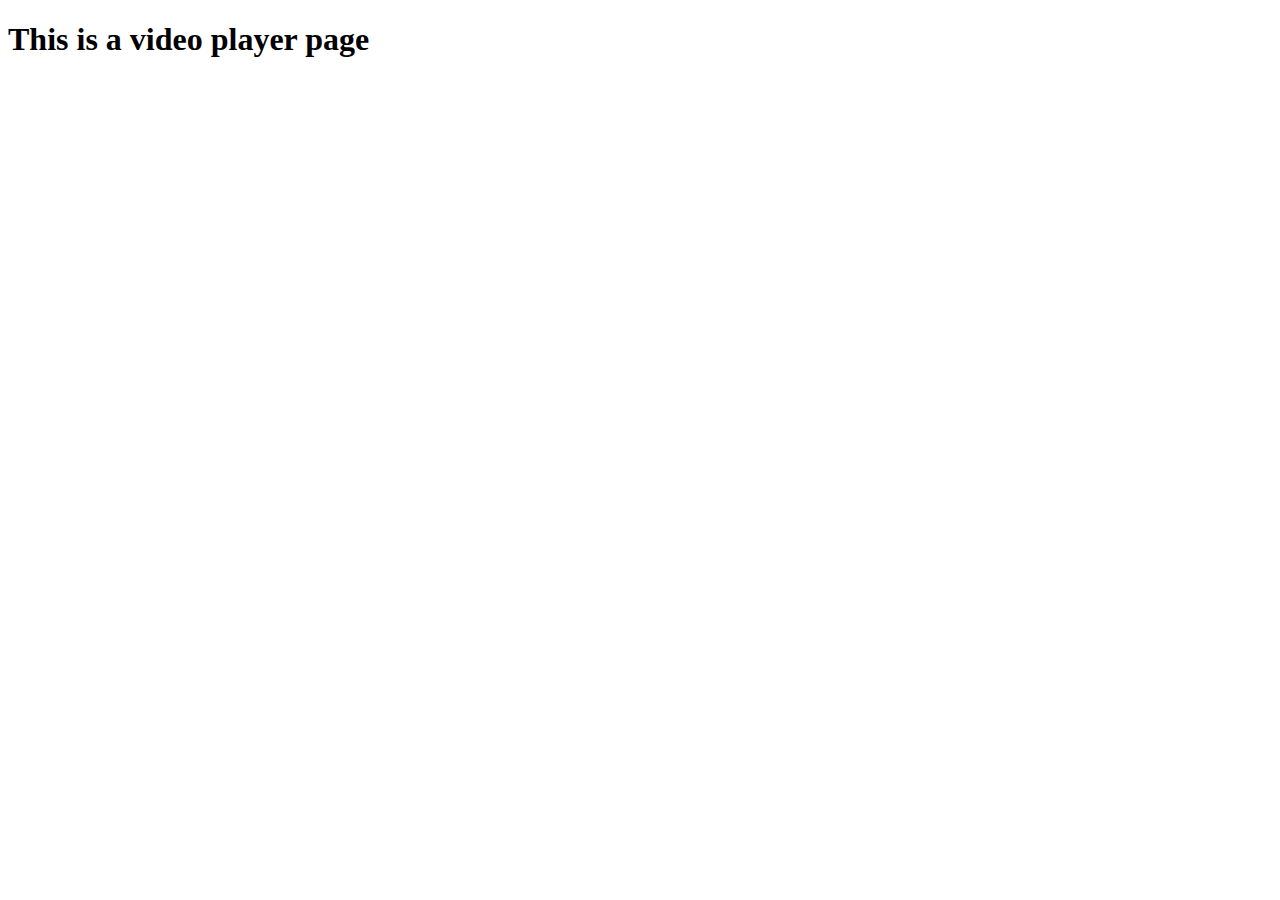
==== videoplayer.html @ ba39d773 "update of utube_ui" ====
<!DOCTYPE html>
<html lang="en">
<head>
    <meta charset="UTF-8">
    <meta http-equiv="X-UA-Compatible" content="IE=edge">
    <meta name="viewport" content="width=device-width, initial-scale=1.0">
    <title>video-player</title>
</head>
<body>
    <h1>This is a video player page</h1>
</body>
</html>
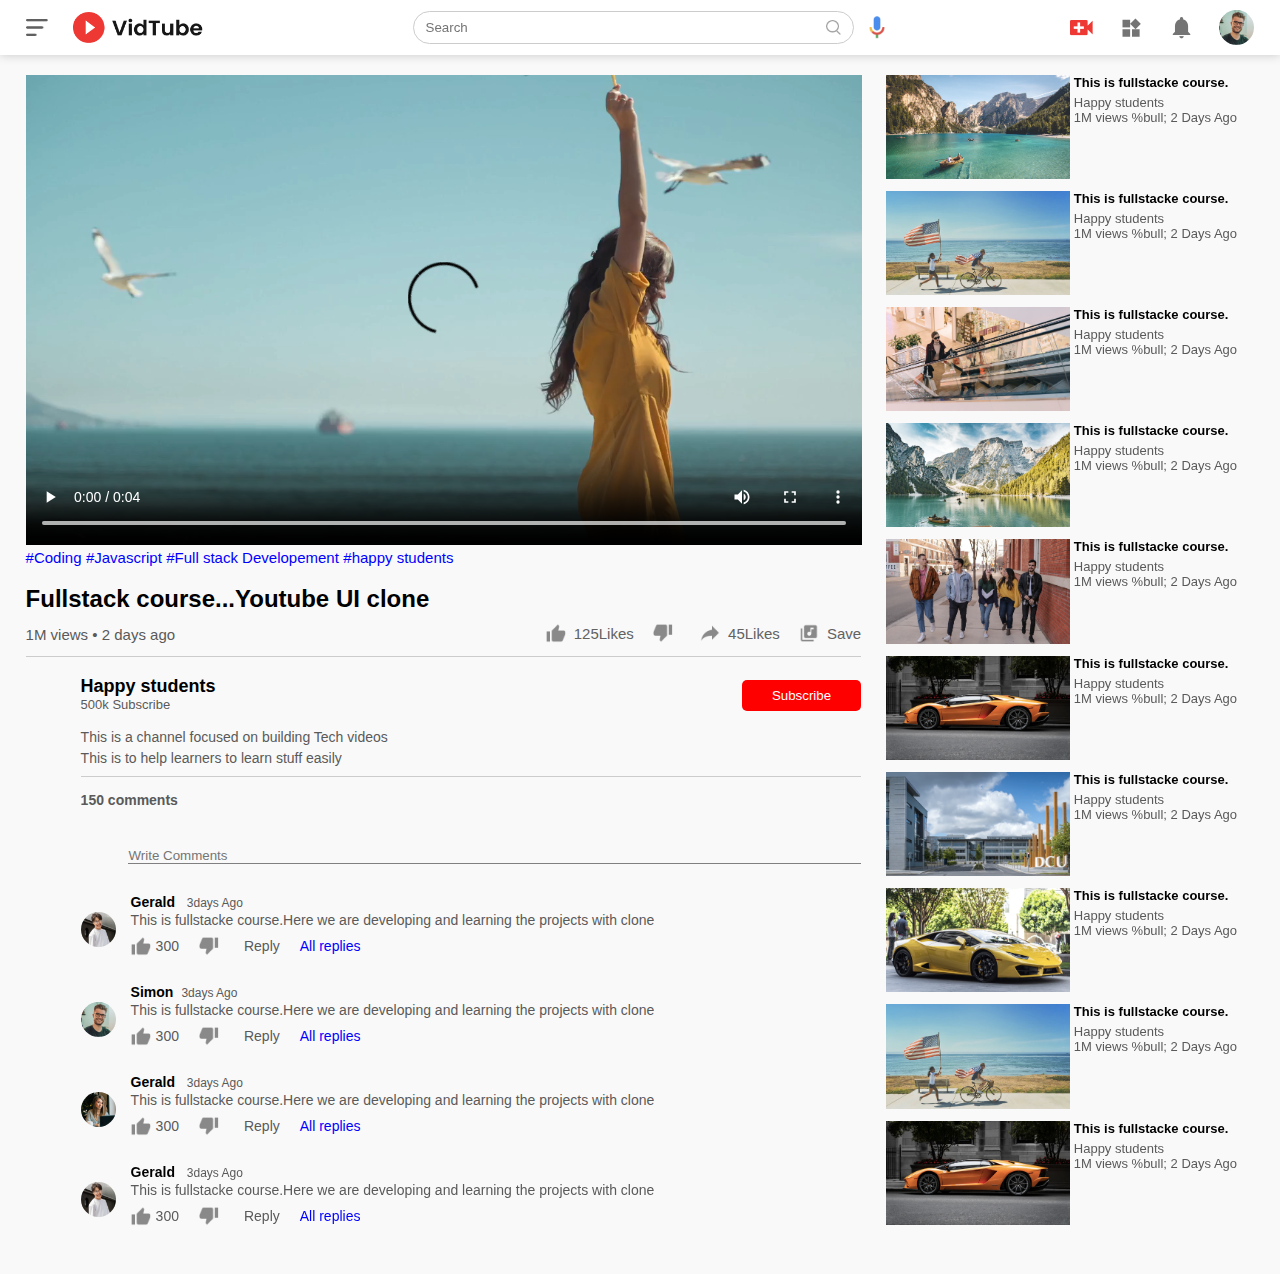
==== commit cd1ad302: "updated videoplayer" ====
--- a/videoplayer.html
+++ b/videoplayer.html
@@ -4,9 +4,247 @@
     <meta charset="UTF-8">
     <meta http-equiv="X-UA-Compatible" content="IE=edge">
     <meta name="viewport" content="width=device-width, initial-scale=1.0">
+    <link rel='stylesheet' type='text/css' media='screen' href='style.css'>
     <title>video-player</title>
 </head>
 <body>
-    <h1>This is a video player page</h1>
+    <nav class="flex-div">
+        <div class="nav-left flex-div ">
+            <img src="./images/menu.png" class="menu-icon">
+            <img src="./images/logo.png" class="logo">
+        </div>
+        <div class="nav-middle flex-div">
+            <div class="search-box">
+                <input type="text" placeholder="Search">
+                <img src="./images/search.png" alt="search">
+            </div>
+            <img src="./images/voice-search.png" class="mic-icon" alt="voice_search">
+        </div>
+        <div class="nav-right flex-div">    
+            <img src="./images/upload.png" alt="upload">
+            <img src="./images/more.png" alt="more">
+            <img src="./images/notification.png" alt="notification">
+            <img src="./images/simon.png" class="user-icon" alt="profile">
+        </div>
+    </nav>
+    <div class="container play-container">
+        <div class="row">
+            <div class="play-video">
+                <video controls>
+                    <source src="./images/video.mp4" type="video/mp4">
+                </video>
+            
+            <div class="tags">
+                <a href="#">#Coding</a>
+                <a href="#">#Javascript</a>
+                <a href="#">#Full stack Developement</a>
+                <a href="#">#happy students</a>
+            </div>
+            <br>
+            <h2>Fullstack course...Youtube UI clone</h2>
+            <div class="play-video-info">
+                <p>1M views &bull; 2 days ago</p>
+                    <div>
+                        <a href="#"><img src="./images/like.png" alt="">125Likes</a>
+                        <a href="#"><img src="./images/dislike.png" alt=""></a>
+                        <a href="#"><img src="./images/share.png" alt="">45Likes</a>
+                        <a href="#"><img src="./images/save.png" alt="">Save</a>
+                    </div>
+            </div>
+            <hr>
+
+            <div class="publisher">
+                <img src="./images/jack.png" alt="">
+                <div>
+                    <p>Happy students</p>
+                    <span>500k Subscribe</span>
+                </div>
+                <button type="button">
+                    Subscribe
+                </button>
+            </div>
+            <div class="vid-description">
+                <p>This is a channel focused on building Tech videos</p>
+                <p>This is to help learners to learn stuff easily</p>
+                <hr>
+                <h4>150 comments</h4>
+                <div class="add-comment">
+                    <img src="./images/jack.png" alt="">
+                    <input type="text" placeholder="Write Comments" name="" id="">
+                </div>
+                <div class="old-comments">
+                    <img src="./images/gerard.png" alt="">
+                    <div>
+                        <h3>Gerald <span>3days Ago</span> </h3>
+                        <p>This is fullstacke course.Here we are developing and learning the projects with clone</p>
+                        <div class="comments-action">
+                            <img src="./images/like.png" alt="">
+                            <span>300</span>
+                            <img src="./images/dislike.png" alt="">
+                            <span></span>
+                            <span>Reply</span>
+                            <a href="#">All replies</a>
+                        </div>
+                    </div>
+
+                </div>
+                <div class="old-comments">
+                    <img src="./images/simon.png" alt="">
+                    <div>
+                        <h3>Simon<span>3days Ago</span> </h3>
+                        <p>This is fullstacke course.Here we are developing and learning the projects with clone</p>
+                        <div class="comments-action">
+                            <img src="./images/like.png" alt="">
+                            <span>300</span>
+                            <img src="./images/dislike.png" alt="">
+                            <span></span>
+                            <span>Reply</span>
+                            <a href="#">All replies</a>
+                        </div>
+                    </div>
+
+                </div>
+                <div class="old-comments">
+                    <img src="./images/cameron.png" alt="">
+                    <div>
+                        <h3>Gerald <span>3days Ago</span> </h3>
+                        <p>This is fullstacke course.Here we are developing and learning the projects with clone</p>
+                        <div class="comments-action">
+                            <img src="./images/like.png" alt="">
+                            <span>300</span>
+                            <img src="./images/dislike.png" alt="">
+                            <span></span>
+                            <span>Reply</span>
+                            <a href="#">All replies</a>
+                        </div>
+                    </div>
+
+                </div>
+                <div class="old-comments">
+                    <img src="./images/gerard.png" alt="">
+                    <div>
+                        <h3>Gerald <span>3days Ago</span> </h3>
+                        <p>This is fullstacke course.Here we are developing and learning the projects with clone</p>
+                        <div class="comments-action">
+                            <img src="./images/like.png" alt="">
+                            <span>300</span>
+                            <img src="./images/dislike.png" alt="">
+                            <span></span>
+                            <span>Reply</span>
+                            <a href="#">All replies</a>
+                        </div>
+                    </div>
+
+                </div>
+            </div>
+            
+            
+            </div>
+            <div class="right-sidebar">
+                <div class="side-video-list">
+                    <a href="#" class="small-thumbnail">
+                        <img src="./images/thumbnail1.png" alt="">
+                    </a>
+                    <div class="vid-info">
+                        <a href="#">This is fullstacke course.</a>
+                        <p>Happy students</p>
+                        <p>1M views %bull; 2 Days Ago</p>
+                    </div>
+                </div>
+                <div class="side-video-list">
+                    <a href="#" class="small-thumbnail">
+                        <img src="./images/thumbnail2.png" alt="">
+                    </a>
+                    <div class="vid-info">
+                        <a href="#">This is fullstacke course.</a>
+                        <p>Happy students</p>
+                        <p>1M views %bull; 2 Days Ago</p>
+                    </div>
+                </div>
+                <div class="side-video-list">
+                    <a href="#" class="small-thumbnail">
+                        <img src="./images/thumbnail3.png" alt="">
+                    </a>
+                    <div class="vid-info">
+                        <a href="#">This is fullstacke course.</a>
+                        <p>Happy students</p>
+                        <p>1M views %bull; 2 Days Ago</p>
+                    </div>
+                </div>
+                <div class="side-video-list">
+                    <a href="#" class="small-thumbnail">
+                        <img src="./images/thumbnail4.png" alt="">
+                    </a>
+                    <div class="vid-info">
+                        <a href="#">This is fullstacke course.</a>
+                        <p>Happy students</p>
+                        <p>1M views %bull; 2 Days Ago</p>
+                    </div>
+                </div>
+                <div class="side-video-list">
+                    <a href="#" class="small-thumbnail">
+                        <img src="./images/thumbnail5.png" alt="">
+                    </a>
+                    <div class="vid-info">
+                        <a href="#">This is fullstacke course.</a>
+                        <p>Happy students</p>
+                        <p>1M views %bull; 2 Days Ago</p>
+                    </div>
+                </div>
+                <div class="side-video-list">
+                    <a href="#" class="small-thumbnail">
+                        <img src="./images/thumbnail6.png" alt="">
+                    </a>
+                    <div class="vid-info">
+                        <a href="#">This is fullstacke course.</a>
+                        <p>Happy students</p>
+                        <p>1M views %bull; 2 Days Ago</p>
+                    </div>
+                </div>
+                <div class="side-video-list">
+                    <a href="#" class="small-thumbnail">
+                        <img src="./images/thumbnail7.png" alt="">
+                    </a>
+                    <div class="vid-info">
+                        <a href="#">This is fullstacke course.</a>
+                        <p>Happy students</p>
+                        <p>1M views %bull; 2 Days Ago</p>
+                    </div>
+                </div>
+                <div class="side-video-list">
+                    <a href="#" class="small-thumbnail">
+                        <img src="./images/thumbnail8.png" alt="">
+                    </a>
+                    <div class="vid-info">
+                        <a href="#">This is fullstacke course.</a>
+                        <p>Happy students</p>
+                        <p>1M views %bull; 2 Days Ago</p>
+                    </div>
+                </div>
+                <div class="side-video-list">
+                    <a href="#" class="small-thumbnail">
+                        <img src="./images/thumbnail2.png" alt="">
+                    </a>
+                    <div class="vid-info">
+                        <a href="#">This is fullstacke course.</a>
+                        <p>Happy students</p>
+                        <p>1M views %bull; 2 Days Ago</p>
+                    </div>
+                </div>
+                <div class="side-video-list">
+                    <a href="#" class="small-thumbnail">
+                        <img src="./images/thumbnail6.png" alt="">
+                    </a>
+                    <div class="vid-info">
+                        <a href="#">This is fullstacke course.</a>
+                        <p>Happy students</p>
+                        <p>1M views %bull; 2 Days Ago</p>
+                    </div>
+                </div>
+            </div>
+        </div>
+    </div>
+
+    <script src="script.js"></script>
 </body>
 </html>--- a/style.css
+++ b/style.css
@@ -0,0 +1,379 @@
+*{
+    margin: 0;
+    padding: 0;
+    font-family: 'poppins',sans-serif;
+    box-sizing: border-box;
+    
+}
+img{
+    cursor: pointer;
+}
+.flex-div{
+    display:flex;
+    align-items: center;
+}
+nav{
+    padding: 10px 2%;
+    justify-content: space-between;
+    background-color: #ffffff;
+    position: sticky;
+    top:0;
+    z-index: 10;
+    box-shadow: 0 0 10px rgba(0, 0, 0, 0.2);
+}
+.nav-right img{
+    width: 25px;
+    margin-right: 25px;
+}
+
+.nav-right .user-icon{
+    width: 35px;
+    border-radius: 50%;
+    margin-right: 0;
+}
+.nav-left .menu-icon{
+
+    width: 22px;
+    margin-right: 25px;
+}
+.nav-left .logo{
+
+    width: 130px;
+    margin-right: 25px;
+}
+.nav-middle .mic-icon{
+    width: 16px;
+}
+.nav-middle .search-box{
+    border:1px solid #ccc;
+    border-radius: 25px;
+    padding: 8px 12px;
+    margin-right: 15px;
+    display: flex;
+    align-items: center;
+}
+.nav-middle .search-box input{
+    width: 400px;
+    border: none;
+    outline: none;
+    background-color: transparent;
+}
+.nav-middle .search-box img{
+    width: 15px;
+}
+.sidebar{
+    background:#ffffff;
+    width: 20%;
+    height: 100vh;
+    position: fixed;
+    top: 0;
+    padding-left: 2%;
+    padding-top: 80px;
+ }
+
+ a{
+    text-decoration: none;
+    color: #626262;
+    
+ }
+ .shortcut-links a img{
+    width: 20px;
+    margin-right: 20px;
+ }
+ .shortcut-links a{
+    display: flex;
+    align-items: center;
+    margin-bottom: 20px;
+    width: fit-content;
+    flex-wrap: wrap;
+ }
+ .shortcut-links a:first-child{
+    color: #ed3833;
+ }
+ .shortcut-links hr{
+    display: flex;
+    border: 0;
+    height: 1px;
+    background-color: #ccc;
+    width: 90%;
+ }
+ .subscribed-list a{
+    display: flex;
+    align-items: center;
+    margin-bottom: 20px;
+    width: fit-content;
+    flex-wrap: wrap;
+ }
+ .subscribed-list h3{
+    font-size: 13px;
+    margin: 20px 0px;
+    color: #5a5a5a;
+}
+.subscribed-list img{
+    width: 25px;
+    margin-right: 20px;
+    border-radius: 50%;
+}
+.container{
+    background-color: #f9f9f9;
+    padding-left: 22%;
+    padding-right: 2%;
+    padding-top: 20px;
+    padding-bottom: 20px;
+}
+.banner{
+    width: 100%;
+}
+.banner img{
+    width: 100%;
+    border-radius: 10px;
+}
+.list-container{
+    display: grid;
+    grid-template-columns: repeat(auto-fit, minmax(250px, 1fr));
+    grid-column-gap:16px;
+    grid-row-gap:30px;
+    margin-top: 15px;
+
+}
+.vid-list .thumbnail{
+    width: 100%;
+    border-radius: 5px;
+}
+.vid-list .flex-div{
+    align-items: flex-start;
+    margin-top: 7px;
+
+    }
+.vid-list .flex-div img{
+    width: 35px;
+    margin-right: 10px;
+    border-radius: 50%;
+}
+.vid-info{
+    color: #5a5a5a;
+    font-size: 13px;
+}
+.vid-info a {
+    color: black;
+    font-weight: 600;
+    display: block;
+    margin-bottom: 5px;
+}
+
+.small-sidebar{
+    width: 5%;
+}
+.small-sidebar a p{
+    display: none;
+}
+.small-sidebar hr{
+    width: 50%;
+    margin-bottom: 25px;
+}
+.small-sidebar h3{
+    display: none;
+}
+.large-container{
+    padding-left: 7%;
+}
+
+@media(max-width:800px){
+    .menu-icon{
+        display: none;
+    }
+    .sidebar{
+        display: none;
+    }
+    .container{
+        padding-left: 5%;
+        padding-right: 5%;
+    }
+    .nav-right img{
+        display: none;
+    }
+    .nav-right .user-icon{
+        display: block;
+        width: 30px;
+    }
+    .nav-middle .search-box input{
+        width: 100%;
+    }
+    .nav-middle .mic-icon{
+        display: none;
+
+    }
+    .logo{
+        width: 90px;
+    }
+}
+
+.play-container{
+    padding-left: 2%;
+}
+.row{
+    display: flex;
+    justify-content: space-between;
+    flex-wrap: wrap;
+}
+.play-video{
+    flex-basis: 68%;
+}
+.play-video video{
+    width: 100%;
+}
+.play-video .tags a {
+    color:#0000ff;
+    font-size:15px;
+}
+.play-video .play-video-info{
+    display:flex;
+    align-items: center;
+    justify-content: space-between;
+    color:#5a5a5a;
+    flex-wrap: wrap;
+    margin-top: 10px;
+    font-size: 15px;
+
+}
+.play-video .play-video-info a{
+    display: inline-flex;
+    align-items: center;
+    margin-left: 15px;
+}
+.play-video .play-video-info a img{
+    width: 20px;
+    margin-right: 8px;
+}
+.play-video hr{
+    border: 0;
+    height: 1px;
+    background-color: #ccc;
+    margin: 10px 0;
+}
+.publisher{
+    display: flex;
+    align-items: center;
+    margin-top: 20px;
+
+}
+.publisher div{
+    flex:1;
+    line-height: 18px;
+
+}
+.publisher img{
+    border-radius: 50%;
+    width: 40px;
+    margin-right: 15px;
+
+}
+.publisher div p{
+    color:black;
+    font-weight: 600;
+    font-size: 18px;
+}
+.publisher div span{
+    font-size: 13px;
+    color: #5a5a5a;
+}
+.publisher button{
+    color:white;
+    background-color: red;
+    padding: 8px 30px;
+    border: none;
+    border-radius: 5px;
+    cursor: pointer;
+}
+.vid-description{
+    padding-left: 55px;
+    margin: 15px 0;
+}
+.vid-description p{
+    font-size: 14px;
+    margin-bottom: 5px;
+    color: #5a5a5a;
+}
+.vid-description h4{
+    font-size: 14px;
+    color: #5a5a5a;
+    margin-top: 15px;
+}
+.add-comment{
+    display: flex;
+    align-items: center;
+    margin: 30px 0;
+}
+.add-comment img{
+    width: 35px;
+    border-radius: 50%;
+    margin-right: 15px;
+}
+.add-comment input{
+    border: none;
+    border-bottom: 1px solid grey;
+    width: 100%;
+    outline: none;
+    padding-top: 10px;
+    background: transparent;
+}
+.old-comments{
+    display: flex;
+    align-items: center;
+    margin: 20px 0;
+
+}
+.old-comments img{
+    width: 35px;
+    border-radius: 50%;
+    margin-right: 15px;
+}
+.old-comments h3{
+    font-size: 14px;
+    margin-bottom: 2px;
+ }
+   .old-comments h3 span{
+    font-size: 12px;
+    color: #5a5a5a;
+    margin-left: 8px;
+    font-weight: 500;
+}
+.old-comments .comments-action{
+    display: flex;
+    margin: 8px 0;
+    align-items: center;
+    font-size: 14px;
+
+}
+.old-comments .comments-action img{
+    border-radius: 0;
+    width: 20px;
+    margin-right: 5px;
+
+}
+.old-comments .comments-action span{
+    margin-right: 20px;
+    color: #5a5a5a;
+}
+.old-comments .comments-action a{
+    color:#0000ff;
+}
+.right-sidebar{
+    flex-basis: 30%;
+}
+.side-video-list{
+    display: flex;
+    justify-content: space-between;
+    margin-bottom: 8px;
+}
+.side-video-list img{
+    width: 100%;
+}
+.side-video-list .small-thumbnail{
+    flex-basis: 50%;
+
+}
+.side-video-list .vid-info{
+    flex-basis: 49%;
+    }
+    